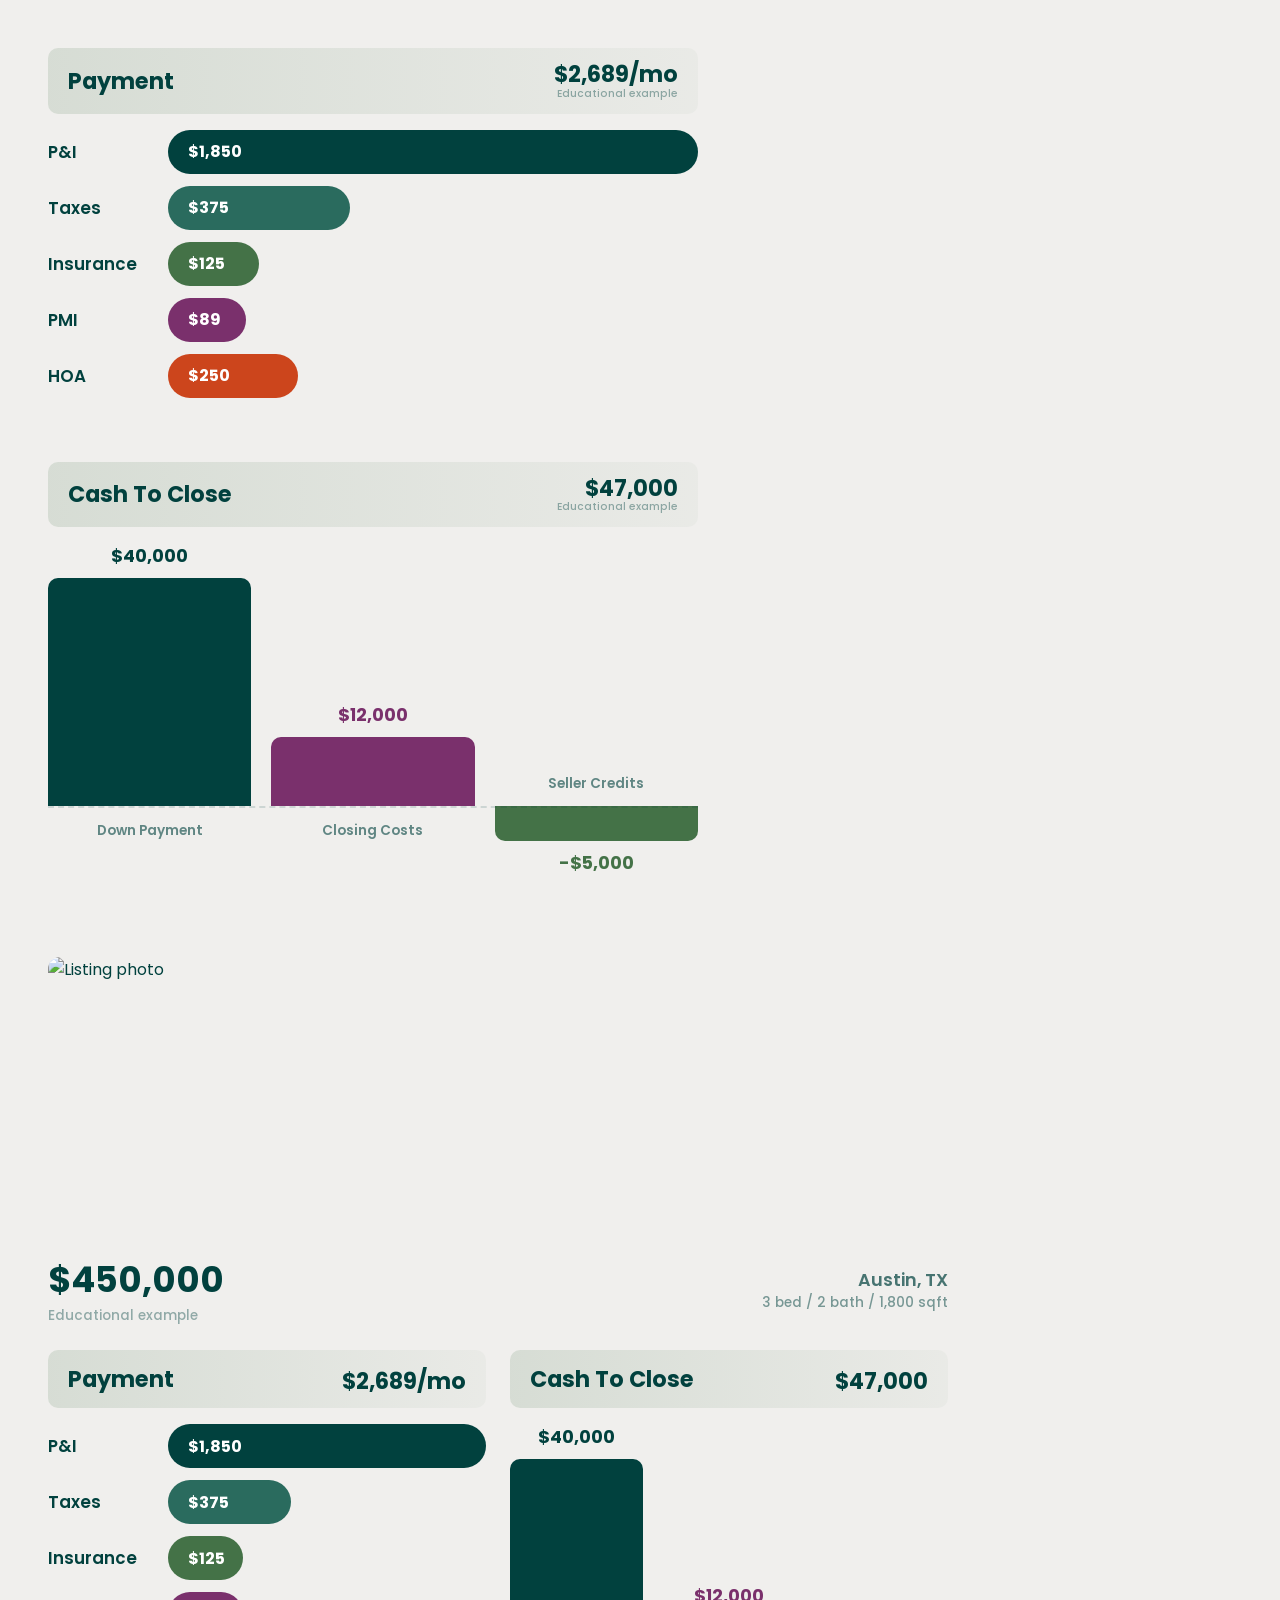
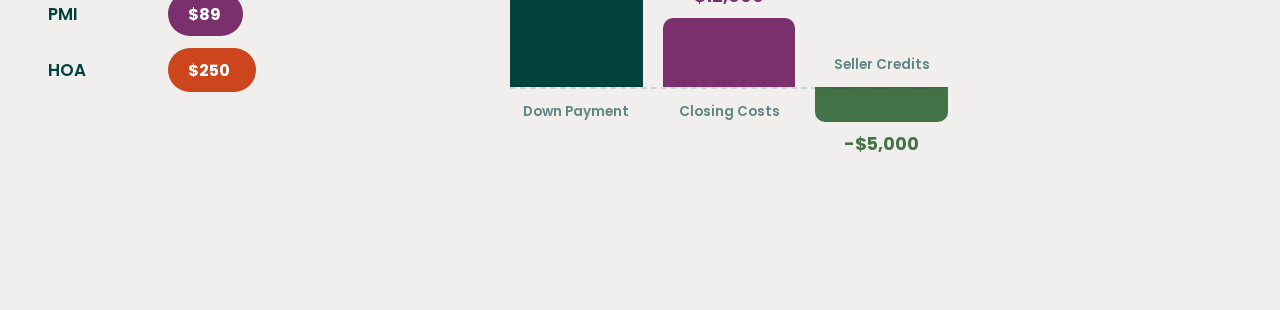
==== demo-finance-charts.html @ f13fe3c4 "Add finance charts demo page with pill bars and waterfall visualizations Co-Authored-By: Claude Opus" ====
<!DOCTYPE html>
<html lang="en">
<head>
<meta charset="UTF-8">
<meta name="viewport" content="width=device-width, initial-scale=1.0">
<title>Finance Charts — Pill Bars & Waterfall</title>
<link href="https://fonts.googleapis.com/css2?family=Poppins:wght@400;500;600;700&display=swap" rel="stylesheet">
<style>
* { box-sizing: border-box; margin: 0; padding: 0; }
body {
    font-family: 'Poppins', sans-serif;
    background: #f0efed;
    color: #01413e;
    padding: 3rem;
}
h1 { font-size: 1.5rem; margin-bottom: 0.3rem; }
h2 { font-size: 1rem; margin-bottom: 1.5rem; color: #447247; font-weight: 600; }
.section { margin-bottom: 4rem; }
hr { border: none; border-top: 2px solid rgba(1,65,62,0.1); margin: 3rem 0; }

/* ============================================
   Pill Bars — Payment Breakdown
   ============================================ */
.pill-breakdown {
    max-width: 650px;
}
.pill-breakdown-header {
    display: flex;
    justify-content: space-between;
    align-items: center;
    margin-bottom: 1rem;
    background: linear-gradient(90deg, rgba(68, 114, 71, 0.15), rgba(68, 114, 71, 0.04));
    padding: 0.75rem 1.25rem;
    border-radius: 10px;
}
.pill-breakdown-title {
    font-size: 1.4rem;
    font-weight: 700;
}
.pill-breakdown-total {
    font-size: 1.4rem;
    font-weight: 700;
    line-height: 1;
}
.pill-row {
    display: flex;
    align-items: center;
    margin-bottom: 0.75rem;
}
.pill-row-label {
    width: 120px;
    font-size: 1.05rem;
    font-weight: 600;
    flex-shrink: 0;
}
.pill-row-bar {
    height: 44px;
    border-radius: 999px;
    display: flex;
    align-items: center;
    padding: 0 1.25rem;
    font-size: 1rem;
    font-weight: 700;
    color: white;
    min-width: 75px;
    transition: transform 0.15s cubic-bezier(0.34, 1.56, 0.64, 1);
    cursor: default;
}
.pill-row-bar:hover { transform: scale(1.05); }
.pill-total {
    text-align: center;
    margin-top: 1rem;
    padding: 1.25rem 0;
    border-top: 2px solid rgba(1, 65, 62, 0.15);
}
.pill-total-label {
    font-size: 1rem;
    font-weight: 600;
    opacity: 0.6;
    margin-bottom: 0.25rem;
}
.pill-total-value {
    font-size: 2.5rem;
    font-weight: 700;
}
.pill-breakdown-right {
    text-align: right;
    padding-top: 0.2rem;
}
.disclaimer {
    font-size: 0.65rem;
    color: rgba(1, 65, 62, 0.4);
    font-weight: 500;
}

/* ============================================
   Waterfall — Costs Breakdown
   ============================================ */
.waterfall-container {
    max-width: 650px;
}
.waterfall-title {
    font-size: 1.4rem;
    font-weight: 700;
}
.waterfall-chart {
    display: flex;
    gap: 1.25rem;
    height: 350px;
    position: relative;
    margin-bottom: 1.5rem;
}
/* Zero line at 75% from top — positive bars grow up, credits grow down */
.waterfall-zero {
    position: absolute;
    top: 75%;
    left: 0;
    right: 0;
    border-top: 2px dashed rgba(1, 65, 62, 0.15);
    z-index: 1;
}
.waterfall-bar-group {
    flex: 1;
    position: relative;
    height: 100%;
}
.waterfall-bar {
    position: absolute;
    bottom: 25%;
    width: 100%;
    border-radius: 10px 10px 0 0;
    transition: box-shadow 0.15s ease, filter 0.15s ease;
    cursor: default;
}
.waterfall-bar:hover { box-shadow: 0 4px 16px rgba(1, 65, 62, 0.25); filter: brightness(1.1); }
.waterfall-bar-value {
    position: absolute;
    top: -2.2rem;
    left: 50%;
    transform: translateX(-50%);
    font-size: 1.1rem;
    font-weight: 700;
    white-space: nowrap;
}
.waterfall-bar-label {
    position: absolute;
    bottom: -2.2rem;
    left: 50%;
    transform: translateX(-50%);
    font-size: 0.85rem;
    font-weight: 600;
    white-space: nowrap;
    opacity: 0.6;
}
/* Credit bar hangs below zero line */
.waterfall-bar.credit {
    bottom: auto;
    top: 75%;
    border-radius: 0 0 10px 10px;
}
.waterfall-bar.credit .waterfall-bar-value {
    top: auto;
    bottom: -2.2rem;
    color: #447247;
}
.waterfall-bar.credit .waterfall-bar-label {
    bottom: auto;
    top: -2rem;
}

/* Cash to Close — standalone text */
.waterfall-result {
    text-align: center;
    padding: 1.25rem 0;
    border-top: 2px solid rgba(1, 65, 62, 0.15);
}
.waterfall-result-label {
    font-size: 1rem;
    font-weight: 600;
    opacity: 0.6;
    margin-bottom: 0.25rem;
}
.waterfall-result-value {
    font-size: 2.5rem;
    font-weight: 700;
}
/* ============================================
   Listing
   ============================================ */
.listing {
    max-width: 900px;
}
.listing-photo {
    width: 100%;
    height: 280px;
    object-fit: cover;
    border-radius: 12px;
    display: block;
    margin-bottom: 1rem;
}
.listing-header {
    display: flex;
    justify-content: space-between;
    align-items: center;
    margin-bottom: 1.5rem;
}
.listing-price {
    font-size: 2.2rem;
    font-weight: 700;
}
.listing-right {
    text-align: right;
}
.listing-city {
    font-size: 1.1rem;
    font-weight: 600;
    opacity: 0.7;
}
.listing-details {
    font-size: 0.85rem;
    font-weight: 500;
    opacity: 0.5;
}
.listing-finances {
    display: flex;
    gap: 1.5rem;
    align-items: flex-start;
}
.listing-finances > * {
    flex: 1;
}
</style>
</head>
<body>

<!-- PILL BARS -->
<div class="section">
    <div class="pill-breakdown">
        <div class="pill-breakdown-header">
            <div class="pill-breakdown-title">Payment</div>
            <div class="pill-breakdown-right">
                <div class="pill-breakdown-total">$2,689/mo</div>
                <div class="disclaimer">Educational example</div>
            </div>
        </div>
        <div class="pill-row">
            <div class="pill-row-label">P&I</div>
            <div class="pill-row-bar" style="width: 100%; background: #01413e;">$1,850</div>
        </div>
        <div class="pill-row">
            <div class="pill-row-label">Taxes</div>
            <div class="pill-row-bar" style="width: 28%; background: #2a6b5e;">$375</div>
        </div>
        <div class="pill-row">
            <div class="pill-row-label">Insurance</div>
            <div class="pill-row-bar" style="width: 14%; background: #447247;">$125</div>
        </div>
        <div class="pill-row">
            <div class="pill-row-label">PMI</div>
            <div class="pill-row-bar" style="width: 12%; background: #7a306c;">$89</div>
        </div>
        <div class="pill-row">
            <div class="pill-row-label">HOA</div>
            <div class="pill-row-bar" style="width: 20%; background: #cc451c;">$250</div>
        </div>
    </div>
</div>

<!-- WATERFALL -->
<div class="section">
    <div class="waterfall-container">
        <div class="pill-breakdown-header">
            <div class="waterfall-title">Cash To Close</div>
            <div class="pill-breakdown-right">
                <div class="pill-breakdown-total">$47,000</div>
                <div class="disclaimer">Educational example</div>
            </div>
        </div>
        <div class="waterfall-chart">
            <div class="waterfall-zero"></div>
            <div class="waterfall-bar-group">
                <div class="waterfall-bar" style="height: 65%; background: #01413e;">
                    <div class="waterfall-bar-value">$40,000</div>
                    <div class="waterfall-bar-label">Down Payment</div>
                </div>
            </div>
            <div class="waterfall-bar-group">
                <div class="waterfall-bar" style="height: 19.5%; background: #7a306c;">
                    <div class="waterfall-bar-value" style="color: #7a306c;">$12,000</div>
                    <div class="waterfall-bar-label">Closing Costs</div>
                </div>
            </div>
            <div class="waterfall-bar-group">
                <div class="waterfall-bar credit" style="height: 10%; background: #447247;">
                    <div class="waterfall-bar-value">-$5,000</div>
                    <div class="waterfall-bar-label">Seller Credits</div>
                </div>
            </div>
        </div>
    </div>
</div>

<!-- LISTING -->
<div class="section">
    <div class="listing">
        <img class="listing-photo" src="https://media.istockphoto.com/id/856794670/photo/beautiful-luxury-home-exterior-with-green-grass-and-landscaped-yard.jpg?s=612x612&w=0&k=20&c=Jaun3vYekdy6aBcqq5uDQp_neNp5jmdLZXZAqqhcjk8=" alt="Listing photo">
        <div class="listing-header">
            <div>
                <div class="listing-price">$450,000</div>
                <div class="disclaimer" style="font-size: 0.85rem;">Educational example</div>
            </div>
            <div class="listing-right">
                <div class="listing-city">Austin, TX</div>
                <div class="listing-details">3 bed / 2 bath / 1,800 sqft</div>
            </div>
        </div>
        <div class="listing-finances">
            <!-- Payment pill bars -->
            <div class="pill-breakdown">
                <div class="pill-breakdown-header">
                    <div class="pill-breakdown-title">Payment</div>
                    <div class="pill-breakdown-right">
                        <div class="pill-breakdown-total">$2,689/mo</div>
                    </div>
                </div>
                <div class="pill-row">
                    <div class="pill-row-label">P&I</div>
                    <div class="pill-row-bar" style="width: 100%; background: #01413e;">$1,850</div>
                </div>
                <div class="pill-row">
                    <div class="pill-row-label">Taxes</div>
                    <div class="pill-row-bar" style="width: 28%; background: #2a6b5e;">$375</div>
                </div>
                <div class="pill-row">
                    <div class="pill-row-label">Insurance</div>
                    <div class="pill-row-bar" style="width: 14%; background: #447247;">$125</div>
                </div>
                <div class="pill-row">
                    <div class="pill-row-label">PMI</div>
                    <div class="pill-row-bar" style="width: 12%; background: #7a306c;">$89</div>
                </div>
                <div class="pill-row">
                    <div class="pill-row-label">HOA</div>
                    <div class="pill-row-bar" style="width: 20%; background: #cc451c;">$250</div>
                </div>
            </div>
            <!-- Costs waterfall -->
            <div class="waterfall-container">
                <div class="pill-breakdown-header">
                    <div class="waterfall-title">Cash To Close</div>
                    <div class="pill-breakdown-right">
                        <div class="pill-breakdown-total">$47,000</div>
                    </div>
                </div>
                <div class="waterfall-chart">
                    <div class="waterfall-zero"></div>
                    <div class="waterfall-bar-group">
                        <div class="waterfall-bar" style="height: 65%; background: #01413e;">
                            <div class="waterfall-bar-value">$40,000</div>
                            <div class="waterfall-bar-label">Down Payment</div>
                        </div>
                    </div>
                    <div class="waterfall-bar-group">
                        <div class="waterfall-bar" style="height: 19.5%; background: #7a306c;">
                            <div class="waterfall-bar-value" style="color: #7a306c;">$12,000</div>
                            <div class="waterfall-bar-label">Closing Costs</div>
                        </div>
                    </div>
                    <div class="waterfall-bar-group">
                        <div class="waterfall-bar credit" style="height: 10%; background: #447247;">
                            <div class="waterfall-bar-value">-$5,000</div>
                            <div class="waterfall-bar-label">Seller Credits</div>
                        </div>
                    </div>
                </div>
            </div>
        </div>
    </div>
</div>

</body>
</html>
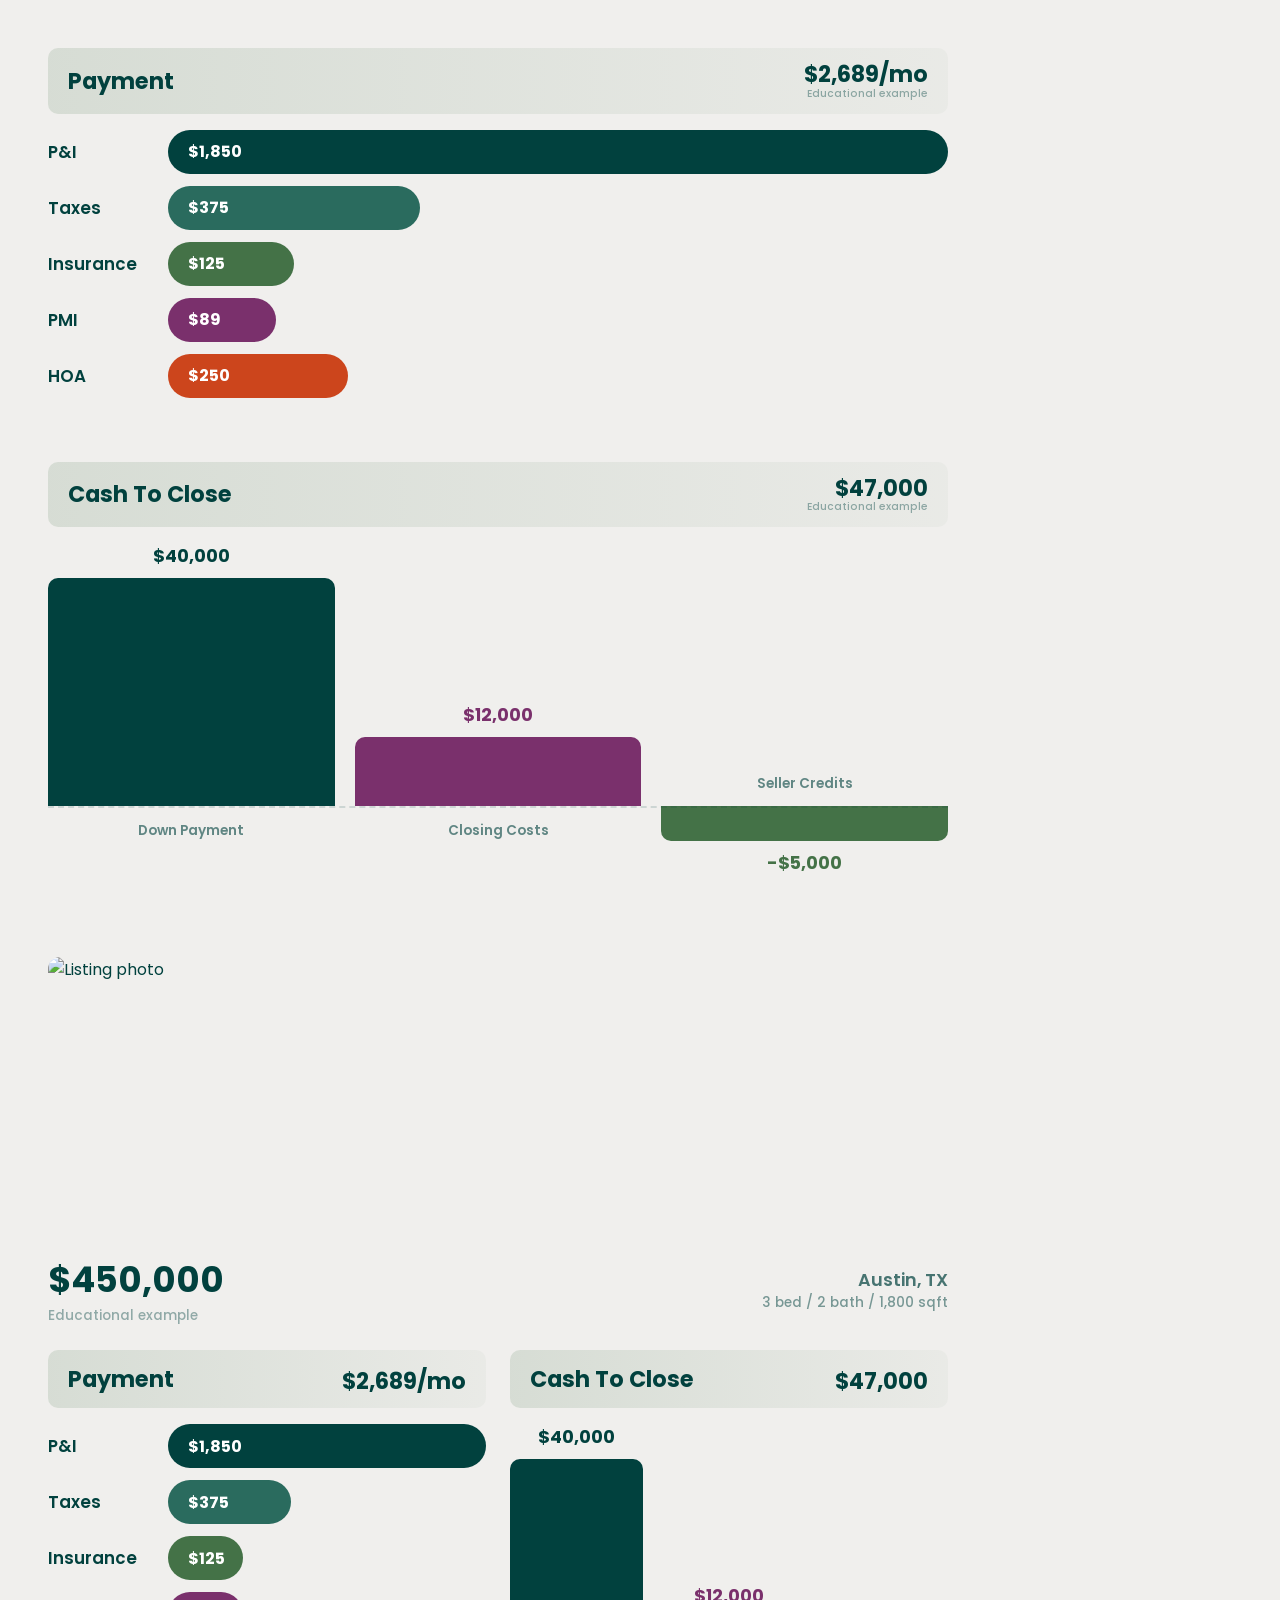
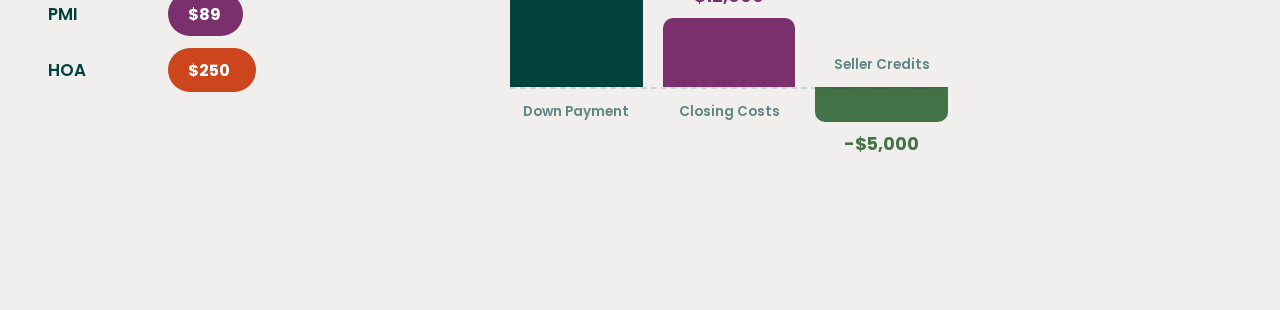
==== commit 294688e3: "Widen standalone payment and costs sections to match listing width Co-Authored-By: Claude Opus 4.6 <" ====
--- a/demo-finance-charts.html
+++ b/demo-finance-charts.html
@@ -22,7 +22,7 @@
    Pill Bars — Payment Breakdown
    ============================================ */
 .pill-breakdown {
-    max-width: 650px;
+    max-width: 900px;
 }
 .pill-breakdown-header {
     display: flex;
@@ -97,7 +97,7 @@
    Waterfall — Costs Breakdown
    ============================================ */
 .waterfall-container {
-    max-width: 650px;
+    max-width: 900px;
 }
 .waterfall-title {
     font-size: 1.4rem;
